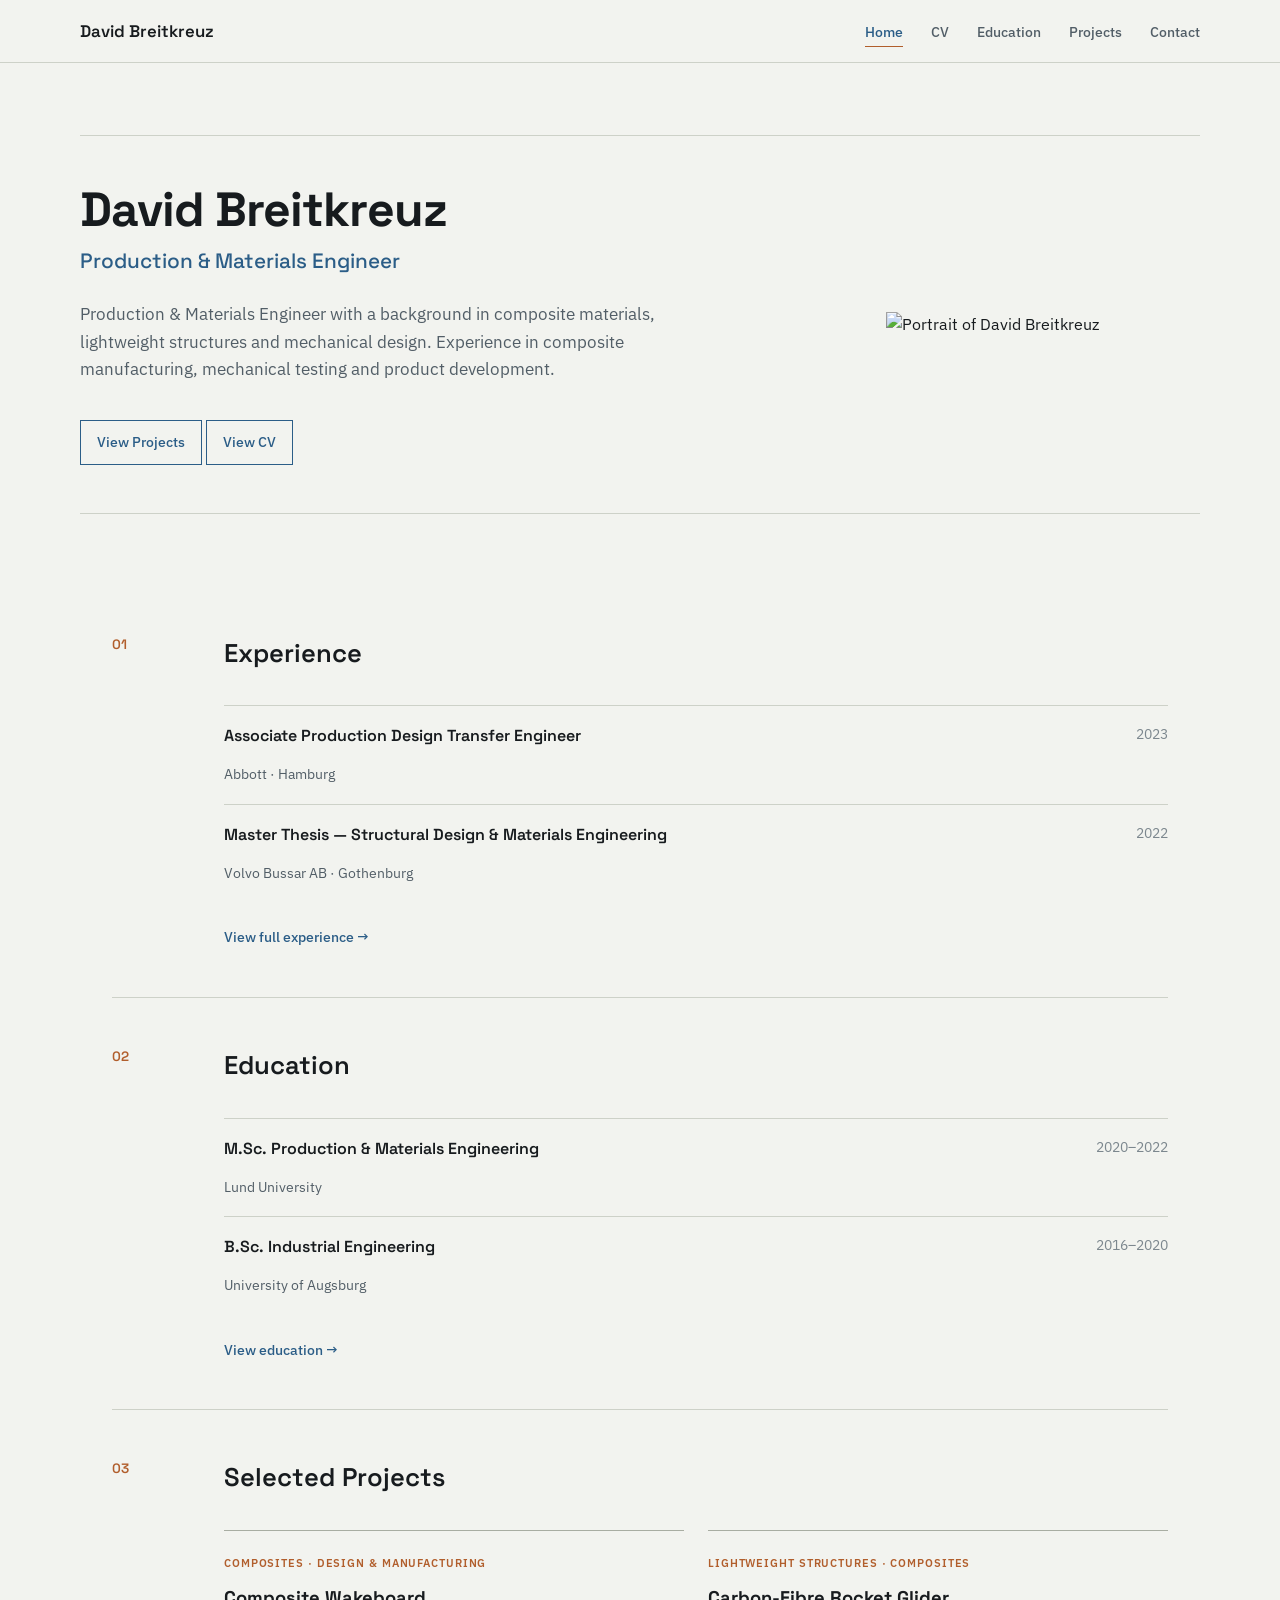
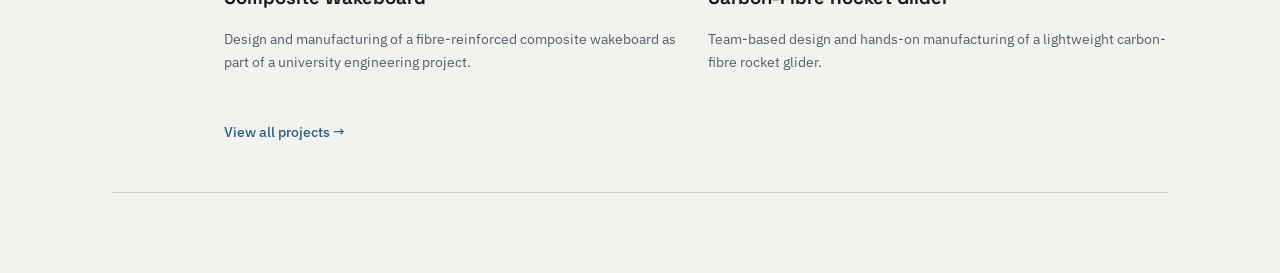
==== index.html @ 086512a9 "Update project case studies" ====
<!DOCTYPE html>
<html lang="en">
<head>
  <meta charset="UTF-8">
  <meta name="viewport" content="width=device-width, initial-scale=1.0">
  <title>David Breitkreuz | Production & Materials Engineer</title>

  <link rel="preconnect" href="https://fonts.googleapis.com">
  <link rel="preconnect" href="https://fonts.gstatic.com" crossorigin>

  <link href="https://fonts.googleapis.com/css2?family=Space+Grotesk:wght@400;500;600;700&family=IBM+Plex+Sans:wght@400;500;600&display=swap" rel="stylesheet">

  <link rel="stylesheet" href="style.css">
</head>
<body>
 <nav class="navbar">
  <div class="nav-container">

    <a href="index.html" class="logo">David Breitkreuz</a>

    <button class="menu-toggle" id="menuToggle" aria-label="Open navigation">☰</button>

    <ul class="nav-links" id="navLinks">
      <li><a href="index.html" class="active">Home</a></li>
      <li><a href="cv.html">CV</a></li>
      <li><a href="education.html">Education</a></li>
      <li><a href="projects.html">Projects</a></li>
      <li><a href="contact.html">Contact</a></li>
    </ul>

  </div>
</nav>

<header class="hero">
  <div class="hero-content">

    <div class="hero-text">
      <h1>David Breitkreuz</h1>

      <h2>Production & Materials Engineer</h2>

      <p>
        Production & Materials Engineer with a background in composite materials,
        lightweight structures and mechanical design. Experience in composite
        manufacturing, mechanical testing and product development.
      </p>

      <a class="button-link" href="projects.html">View Projects</a>
      <a class="button-link" href="cv.html">View CV</a>
    </div>

    <div class="hero-image">
      <img src="images/beispielbild.jpg" alt="Portrait of David Breitkreuz">
    </div>

  </div>
</header>
<main class="home-sections">

  <!-- ===== Experience ===== -->
  <section class="home-section">
    <div class="section-number">01</div>

    <div class="section-content">
      <h2>Experience</h2>

      <div class="home-entry">
        <div>
          <h3>Associate Production Design Transfer Engineer</h3>
          <p class="entry-company">Abbott · Hamburg</p>
        </div>
        <span class="entry-date">2023</span>
      </div>

      <div class="home-entry">
        <div>
          <h3>Master Thesis — Structural Design & Materials Engineering</h3>
          <p class="entry-company">Volvo Bussar AB · Gothenburg</p>
        </div>
        <span class="entry-date">2022</span>
      </div>

      <a class="section-link" href="cv.html">View full experience →</a>
    </div>
  </section>


  <!-- ===== Education ===== -->
  <section class="home-section">
    <div class="section-number">02</div>

    <div class="section-content">
      <h2>Education</h2>

      <div class="home-entry">
        <div>
          <h3>M.Sc. Production & Materials Engineering</h3>
          <p class="entry-company">Lund University</p>
        </div>
        <span class="entry-date">2020–2022</span>
      </div>

      <div class="home-entry">
        <div>
          <h3>B.Sc. Industrial Engineering</h3>
          <p class="entry-company">University of Augsburg</p>
        </div>
        <span class="entry-date">2016–2020</span>
      </div>

      <a class="section-link" href="education.html">View education →</a>
    </div>
  </section>


  <!-- ===== Selected Projects ===== -->
  <section class="home-section">
    <div class="section-number">03</div>

    <div class="section-content">
      <h2>Selected Projects</h2>

      <div class="project-preview-grid">

        <a class="project-preview" href="projects.html">
          <span class="project-type">COMPOSITES · DESIGN & MANUFACTURING</span>
          <h3>Composite Wakeboard</h3>
          <p>
            Design and manufacturing of a fibre-reinforced composite
            wakeboard as part of a university engineering project.
          </p>
        </a>

        <a class="project-preview" href="projects.html">
          <span class="project-type">LIGHTWEIGHT STRUCTURES · COMPOSITES</span>
          <h3>Carbon-Fibre Rocket Glider</h3>
          <p>
            Team-based design and hands-on manufacturing of a lightweight
            carbon-fibre rocket glider.
          </p>
        </a>

      </div>

      <a class="section-link" href="projects.html">View all projects →</a>
    </div>
  </section>

</main>
<script src="script.js"></script>
</body>
</html>
---- style.css ----
/* ===== Design System ===== */

:root {
  --paper: #F2F3EF;
  --paper-raised: #FFFFFF;

  --ink: #171B1E;

  --steel: #525E67;
  --steel-light: #7C878E;

  --line: #CDD1C8;
  --line-strong: #A8ADA2;

  --blue: #2B5D87;
  --blue-dim: #4A7BA3;

  --rust: #B15E2C;

  --max-width: 1120px;
}


/* ===== Allgemein ===== */

* {
  box-sizing: border-box;
}

html {
  scroll-behavior: smooth;
}

body {
  margin: 0;

  background-color: var(--paper);
  color: var(--ink);

  font-family: 'IBM Plex Sans', Arial, sans-serif;

  font-size: 16px;
  line-height: 1.55;
}

img {
  max-width: 100%;
  display: block;
}

h1,
h2,
h3 {
  margin-top: 0;

  font-family: 'Space Grotesk', 'IBM Plex Sans', sans-serif;
  color: var(--ink);
}

p {
  margin-bottom: 0;
}

a {
  color: var(--blue);
}


/* ===== Navigation ===== */

.navbar {
  background-color: var(--paper);
  border-bottom: 1px solid var(--line);

  padding: 18px 32px;

  position: sticky;
  top: 0;
  z-index: 100;
}

.nav-container {
  max-width: var(--max-width);
  margin: 0 auto;

  display: flex;
  align-items: center;
  justify-content: space-between;

  gap: 40px;
}

.logo {
  color: var(--ink);
  text-decoration: none;

  font-family: 'Space Grotesk', sans-serif;
  font-weight: 600;
  font-size: 1.05rem;

  white-space: nowrap;
}

.nav-links {
  margin: 0;
  padding: 0;

  list-style: none;

  display: flex;
  align-items: center;
  gap: 28px;
}

.nav-links a {
  color: var(--steel);
  text-decoration: none;

  font-size: 0.9rem;
  font-weight: 500;

  padding-bottom: 5px;

  border-bottom: 1px solid transparent;

  transition:
    color 0.2s ease,
    border-color 0.2s ease;
}

.nav-links a:hover {
  color: var(--blue);
  border-bottom-color: var(--line-strong);
}

.nav-links a.active {
  color: var(--blue);
  border-bottom-color: var(--rust);
}

.menu-toggle {
  display: none;

  background-color: transparent;
  color: var(--ink);

  border: 1px solid var(--line-strong);
  padding: 7px 10px;

  cursor: pointer;

  font-size: 1.1rem;
  line-height: 1;
}


/* ===== Startseite / Hero ===== */

.hero {
  padding: 72px 32px;
}

.hero-content {
  max-width: var(--max-width);
  margin: 0 auto;

  display: grid;
  grid-template-columns: 1.4fr 0.6fr;
  align-items: center;

  gap: 72px;

  padding: 48px 0;

  border-top: 1px solid var(--line);
  border-bottom: 1px solid var(--line);
}

.hero-text h1 {
  font-size: 3rem;
  line-height: 1.1;
  letter-spacing: -0.02em;

  margin-bottom: 8px;
}

.hero-text h2 {
  color: var(--blue);

  font-size: 1.3rem;
  font-weight: 500;

  margin-bottom: 24px;
}

.hero-text p {
  max-width: 60ch;

  color: var(--steel);

  font-size: 1.05rem;
  line-height: 1.65;

  margin-bottom: 28px;
}

.hero-image img {
  width: 100%;

  object-fit: cover;

  border-radius: 0;
}


/* ===== Home Sections ===== */

.home-sections {
  max-width: var(--max-width);
  margin: 0 auto;
  padding: 0 32px 80px;
}

.home-section {
  display: grid;
  grid-template-columns: 80px 1fr;
  gap: 32px;

  padding: 48px 0;

  border-bottom: 1px solid var(--line);
}

.section-number {
  color: var(--rust);

  font-family: 'Space Grotesk', sans-serif;
  font-size: 0.85rem;
  font-weight: 600;
}

.section-content h2 {
  margin-bottom: 32px;

  font-size: 1.6rem;
  font-weight: 600;
}


/* ===== Experience & Education Entries ===== */

.home-entry {
  display: grid;
  grid-template-columns: 1fr auto;
  gap: 24px;

  padding: 18px 0;

  border-top: 1px solid var(--line);
}

.home-entry h3 {
  margin-bottom: 4px;

  font-size: 1rem;
  font-weight: 600;
}

.entry-company {
  color: var(--steel);

  font-size: 0.9rem;
}

.entry-date {
  color: var(--steel-light);

  font-size: 0.85rem;
  white-space: nowrap;
}


/* ===== Section Links ===== */

.section-link {
  display: inline-block;

  margin-top: 24px;

  color: var(--blue);

  text-decoration: none;

  font-size: 0.9rem;
  font-weight: 500;
}

.section-link:hover {
  text-decoration: underline;
}


/* ===== Project Preview ===== */

.project-preview-grid {
  display: grid;
  grid-template-columns: repeat(2, 1fr);

  gap: 24px;
}

.project-preview {
  padding: 24px 0;

  color: var(--ink);

  border-top: 1px solid var(--line-strong);

  text-decoration: none;
}

.project-preview:hover h3 {
  color: var(--blue);
}

.project-type {
  display: block;

  margin-bottom: 12px;

  color: var(--rust);

  font-size: 0.7rem;
  font-weight: 600;
  letter-spacing: 0.08em;
}

.project-preview h3 {
  margin-bottom: 10px;

  font-size: 1.15rem;

  transition: color 0.2s ease;
}

.project-preview p {
  color: var(--steel);

  font-size: 0.9rem;
  line-height: 1.6;
}


/* ===== Buttons und Links ===== */

.button-link,
button {
  display: inline-block;

  margin-top: 8px;
  padding: 10px 16px;

  background-color: transparent;
  color: var(--blue);

  border: 1px solid var(--blue);
  border-radius: 0;

  text-decoration: none;

  cursor: pointer;

  font-family: 'IBM Plex Sans', sans-serif;
  font-size: 0.9rem;
  font-weight: 500;

  transition:
    background-color 0.2s ease,
    color 0.2s ease;
}

.button-link:hover,
button:hover {
  background-color: var(--blue);
  color: white;

  text-decoration: none;
}


/* ===== Footer ===== */

footer {
  text-align: center;
  padding: 24px 20px;
  color: #666;
}


.image-gallery {
  display: grid;
  grid-template-columns: repeat(3, 1fr);
  gap: 16px;
  margin-top: 20px;
}

.image-gallery img {
  width: 100%;
  border-radius: 10px;
}


/* ===== Image Gallery ===== */

.image-gallery {
  display: grid;
  grid-template-columns: repeat(3, 1fr);
  gap: 16px;
  margin: 20px 0 30px;
}

.image-gallery img {
  width: 100%;
  border-radius: 10px;
  transition: transform 0.2s ease;
}

.image-gallery img:hover {
  transform: scale(1.03);
}


/* ===== Project detail page ===== */

.project-hero-image {
  width: 100%;
  border-radius: 14px;
  margin: 20px 0 24px;
}

.project-info {
  display: grid;
  grid-template-columns: repeat(3, 1fr);
  gap: 16px;
  margin: 28px 0;
}


/* ===== Lightbox,  ===== */

.lightbox {
  position: fixed;
  top: 0;
  left: 0;
  width: 100%;
  height: 100%;
  background-color: rgba(0, 0, 0, 0.9);

  display: none;
  justify-content: center;
  align-items: center;

  z-index: 1000;
}

.lightbox img {
  max-width: 800px;
  max-height: 80vh;
  width: auto;
  height: auto;
}

.image-gallery img {
  cursor: pointer;
}

.lightbox-content {
  text-align: center;
  color: white;
}

#lightbox-caption {
  margin-top: 12px;
  font-size: 1rem;
  max-width: 600px;
}


/* ==================================================
   PROJECTS PAGE
   ================================================== */


/* ===== Projects Header ===== */

.projects-header {
  padding: 70px 32px 0;
}

.projects-header-inner {
  max-width: var(--max-width);

  margin: 0 auto;

  padding: 0 0 42px;

  border-bottom: 1px solid var(--line);
}

.projects-label {
  display: block;

  margin-bottom: 12px;

  color: var(--rust);

  font-family: 'Space Grotesk', sans-serif;
  font-size: 0.78rem;
  font-weight: 600;

  letter-spacing: 0.08em;
  text-transform: uppercase;
}

.projects-header h1 {
  margin: 0 0 14px;

  font-size: 2.7rem;
  font-weight: 600;

  line-height: 1.1;
  letter-spacing: -0.025em;
}

.projects-header p {
  max-width: 720px;

  margin: 0;

  color: var(--steel);

  font-size: 1.05rem;
  line-height: 1.65;
}


/* ===== Projects Overview ===== */

.projects-overview {
  max-width: var(--max-width);

  margin: 0 auto;

  padding: 0 32px 80px;
}


/* ===== Individual Project ===== */

.project-row {
  display: grid;

  grid-template-columns:
    minmax(0, 1fr)
    minmax(0, 1fr);

  gap: 64px;

  align-items: center;

  padding: 48px 0;

  border-bottom: 1px solid var(--line);
}


/* ===== Project Image ===== */

.project-row-image {
  display: block;

  width: 100%;

  overflow: hidden;

  text-decoration: none;
}

.project-row-image img {
  display: block;

  width: 100%;
  height: 270px;

  object-fit: cover;

  transition:
    transform 0.3s ease,
    opacity 0.3s ease;
}

.project-row-image:hover img {
  transform: scale(1.015);

  opacity: 0.94;
}


/* ===== Project Text ===== */

.project-row-content {
  max-width: 500px;
}

.project-row-number {
  display: block;

  margin-bottom: 5px;

  color: var(--rust);

  font-family: 'Space Grotesk', sans-serif;
  font-size: 0.95rem;
  font-weight: 600;
}

.project-row-category {
  display: block;

  margin-bottom: 10px;

  color: var(--steel-light);

  font-size: 0.76rem;
  font-weight: 600;

  letter-spacing: 0.06em;
}

.project-row-content h2 {
  margin: 0 0 12px;

  font-size: 1.55rem;
  font-weight: 600;

  line-height: 1.25;
}

.project-row-content p {
  max-width: 48ch;

  margin: 0 0 20px;

  color: var(--steel);

  font-size: 0.95rem;
  line-height: 1.65;
}


/* ===== View Project Link ===== */

.project-row-link {
  display: inline-block;

  color: var(--rust);

  font-size: 0.9rem;
  font-weight: 500;

  text-decoration: underline;
  text-decoration-thickness: 1px;
  text-underline-offset: 4px;

  transition: opacity 0.2s ease;
}

.project-row-link:hover {
  color: var(--rust);

  opacity: 0.7;
}


/* ===== Projects Footer ===== */

.site-footer {
  max-width: var(--max-width);

  margin: 0 auto;

  padding: 0 32px 48px;

  color: var(--steel-light);

  font-size: 0.8rem;
}

.site-footer-inner {
  padding-top: 24px;

  border-top: 1px solid var(--line);
}


/* ==================================================
   EDUCATION PAGE
   ================================================== */


/* ===== Education Header ===== */

.education-header {
  padding: 70px 32px 0;
}

.education-header-inner {
  max-width: var(--max-width);

  margin: 0 auto;

  padding-bottom: 42px;

  border-bottom: 1px solid var(--line);
}

.education-page-label {
  display: block;

  margin-bottom: 12px;

  color: var(--rust);

  font-family: 'Space Grotesk', sans-serif;
  font-size: 0.78rem;
  font-weight: 600;

  letter-spacing: 0.08em;
  text-transform: uppercase;
}

.education-header h1 {
  margin: 0 0 14px;

  font-size: 2.7rem;
  font-weight: 600;

  line-height: 1.1;
  letter-spacing: -0.025em;
}

.education-header p {
  max-width: 720px;

  margin: 0;

  color: var(--steel);

  font-size: 1.05rem;
  line-height: 1.65;
}


/* ===== Education Map Section ===== */

.education-map-section {
  max-width: var(--max-width);

  margin: 0 auto;

  padding: 48px 32px 64px;

  border-bottom: 1px solid var(--line);
}

.education-map-heading,
.education-group-heading {
  display: grid;

  grid-template-columns: 80px 1fr;

  gap: 32px;

  margin-bottom: 40px;
}

.education-section-number {
  color: var(--rust);

  font-family: 'Space Grotesk', sans-serif;
  font-size: 0.85rem;
  font-weight: 600;
}

.education-map-heading h2,
.education-group-heading h2 {
  margin: 0 0 6px;

  font-size: 1.55rem;
  font-weight: 600;
}

.education-map-heading p,
.education-group-heading p {
  max-width: 620px;

  margin: 0;

  color: var(--steel);

  font-size: 0.95rem;
  line-height: 1.6;
}


/* ==================================================
   WORLD MAP
   ================================================== */

.education-world-map {
  position: relative;

  width: 100%;
  max-width: 1000px;

  margin: 0 auto;

  padding: 20px 0 0;
}


/* ===== Accurate Geographic SVG ===== */

.education-world-map-image {
  display: block;

  width: 100%;
  height: auto;

  opacity: 0.75;

  user-select: none;
  pointer-events: none;
}


/* ==================================================
   WORLD MAP MARKERS
   ================================================== */

.education-map-marker {
  position: absolute;

  width: 0;
  height: 0;

  z-index: 2;
}


/* ===== Location Dot ===== */

.education-map-dot {
  position: absolute;

  left: -5px;
  top: -5px;

  width: 10px;
  height: 10px;

  background-color: var(--rust);

  border: 2px solid var(--paper);
  border-radius: 50%;

  box-shadow: 0 0 0 1px var(--rust);

  z-index: 3;
}


/* ===== Leader Line ===== */

.education-map-line {
  position: absolute;

  left: 0;
  top: 0;

  height: 1px;

  background-color: var(--rust);

  transform-origin: left center;

  z-index: 1;
}


/* ===== Map Labels ===== */

.education-map-label {
  position: absolute;

  width: 165px;

  line-height: 1.25;

  z-index: 4;
}

.education-map-label strong {
  display: block;

  color: var(--ink);

  font-family: 'Space Grotesk', sans-serif;
  font-size: 0.84rem;
  font-weight: 600;

  white-space: nowrap;
}

.education-map-label span {
  display: block;

  margin-top: 3px;

  color: var(--steel-light);

  font-family: 'IBM Plex Sans', sans-serif;
  font-size: 0.7rem;

  white-space: nowrap;
}


/* ==================================================
   EXACT MAP LOCATIONS
   Matched to world-map.svg
   ================================================== */


/* ===== Kelowna, Canada ===== */

.marker-kelowna {
  left: 17.3%;
  top: 22.8%;
}

.marker-kelowna .education-map-line {
  width: 42px;

  transform: rotate(-145deg);
}

.marker-kelowna .education-map-label {
  right: 52px;
  top: -43px;

  text-align: right;
}


/* ===== Lund, Sweden ===== */

.marker-lund {
  left: 53.7%;
  top: 19.6%;
}

.marker-lund .education-map-line {
  width: 52px;

  transform: rotate(-55deg);
}

.marker-lund .education-map-label {
  left: 37px;
  top: -72px;
}


/* ===== Großhansdorf, Germany ===== */

.marker-grosshansdorf {
  left: 52.9%;
  top: 20.7%;
}

.marker-grosshansdorf .education-map-line {
  width: 62px;

  transform: rotate(3deg);
}

.marker-grosshansdorf .education-map-label {
  left: 72px;
  top: -11px;
}


/* ===== Augsburg, Germany ===== */

.marker-augsburg {
  left: 53.1%;
  top: 23.1%;
}

.marker-augsburg .education-map-line {
  width: 55px;

  transform: rotate(38deg);
}

.marker-augsburg .education-map-label {
  left: 50px;
  top: 35px;
}


/* ===== Johannesburg, South Africa ===== */

.marker-johannesburg {
  left: 57.8%;
  top: 64.6%;
}

.marker-johannesburg .education-map-line {
  width: 48px;

  transform: rotate(30deg);
}

.marker-johannesburg .education-map-label {
  left: 48px;
  top: 30px;
}


/* ===== Education Overview ===== */

.education-overview {
  max-width: var(--max-width);

  margin: 0 auto;

  padding: 64px 32px 80px;
}


/* ===== Education Group Heading ===== */

.education-group-heading {
  padding-bottom: 36px;

  margin-bottom: 0;

  border-bottom: 1px solid var(--line);
}

.education-earlier-heading {
  margin-top: 72px;
}


/* ===== Education Row ===== */

.education-row {
  display: grid;

  grid-template-columns: 160px 1fr;

  gap: 48px;

  padding: 44px 0;

  border-bottom: 1px solid var(--line);
}

.education-row-meta {
  display: flex;
  flex-direction: column;

  gap: 8px;
}

.education-degree-number {
  color: var(--rust);

  font-family: 'Space Grotesk', sans-serif;
  font-size: 0.9rem;
  font-weight: 600;
}

.education-date {
  color: var(--steel-light);

  font-size: 0.85rem;
}

.education-row-content {
  max-width: 720px;
}

.education-type {
  display: block;

  margin-bottom: 8px;

  color: var(--steel-light);

  font-size: 0.74rem;
  font-weight: 600;

  letter-spacing: 0.07em;
}

.education-row-content h2 {
  margin: 0 0 5px;

  font-size: 1.45rem;
  font-weight: 600;

  line-height: 1.25;
}

.education-place {
  margin: 0 0 20px !important;

  color: var(--blue) !important;

  font-size: 0.92rem !important;
  font-weight: 500;
}

.education-row-content > p {
  max-width: 620px;

  margin: 0;

  color: var(--steel);

  font-size: 0.95rem;
  line-height: 1.65;
}


/* ===== Thesis Highlight ===== */

.education-highlight {
  max-width: 620px;

  margin-top: 26px;
  padding-top: 18px;

  border-top: 1px solid var(--line);
}

.education-highlight span {
  display: block;

  margin-bottom: 6px;

  color: var(--rust);

  font-size: 0.72rem;
  font-weight: 600;

  letter-spacing: 0.07em;
}

.education-highlight p {
  margin: 0;

  color: var(--steel);

  font-size: 0.9rem;
  line-height: 1.6;
}


/* ===== Smaller Earlier Education Rows ===== */

.education-row-small {
  padding-top: 34px;
  padding-bottom: 34px;
}

.education-row-small .education-row-content h2 {
  font-size: 1.25rem;
}


/* ===== Responsive ===== */

@media (max-width: 768px) {
  .nav-container {
    display: grid;
    grid-template-columns: 1fr auto;
  }

  .menu-toggle {
    display: inline-block;
  }

  .nav-links {
    grid-column: 1 / -1;

    display: flex;
    flex-direction: column;
    align-items: center;

    width: 100%;

    gap: 16px;
    margin-top: 0;

    max-height: 0;
    opacity: 0;
    overflow: hidden;

    transition:
      max-height 0.3s ease,
      opacity 0.3s ease;
  }

  .nav-links.show {
    max-height: 300px;
    opacity: 1;
  }

  .hero {
    padding: 40px 22px;
  }

  .hero-content {
    grid-template-columns: 1fr;
    gap: 36px;
    padding: 36px 0;
    text-align: left;
  }

  .hero-text h1 {
    font-size: 2.3rem;
  }

  .page-content {
    margin: 24px 16px;
    padding: 24px;
  }

  .projects-grid {
    grid-template-columns: 1fr;
  }

  .project-info {
    grid-template-columns: 1fr;
  }

  .image-gallery {
    grid-template-columns: 1fr;
  }

  .lightbox {
    padding: 12px;
  }

  .lightbox img {
    max-width: 95vw;
    max-height: 65vh;
  }

  #lightbox-caption {
    font-size: 0.9rem;
    padding: 0 10px;
  }

  .home-sections {
    padding: 0 22px 60px;
  }

  .home-section {
    grid-template-columns: 1fr;
    gap: 12px;

    padding: 40px 0;
  }

  .section-content h2 {
    margin-bottom: 24px;
  }

  .home-entry {
    grid-template-columns: 1fr;
    gap: 6px;
  }

  .project-preview-grid {
    grid-template-columns: 1fr;
    gap: 8px;
  }


  /* ===== Projects Mobile ===== */

  .projects-header {
    padding: 44px 22px 0;
  }

  .projects-header-inner {
    padding-bottom: 32px;
  }

  .projects-header h1 {
    font-size: 2.2rem;
  }

  .projects-header p {
    font-size: 1rem;
  }

  .projects-overview {
    padding: 0 22px 60px;
  }

  .project-row {
    grid-template-columns: 1fr;

    gap: 24px;

    padding: 36px 0;
  }

  .project-row-image img {
    height: 230px;
  }

  .project-row-content {
    max-width: none;
  }

  .project-row-content h2 {
    font-size: 1.35rem;
  }

  .site-footer {
    padding: 0 22px 36px;
  }


  /* ===== Education Mobile ===== */

  .education-header {
    padding: 44px 22px 0;
  }

  .education-header-inner {
    padding-bottom: 32px;
  }

  .education-header h1 {
    font-size: 2.2rem;
  }

  .education-header p {
    font-size: 1rem;
  }

  .education-map-section {
    padding: 40px 22px 48px;
  }

  .education-map-heading,
  .education-group-heading {
    grid-template-columns: 1fr;

    gap: 10px;

    margin-bottom: 30px;
  }


  /* ===== New SVG Map Mobile ===== */

  .education-world-map {
    min-width: 700px;

    margin-left: 0;
  }

  .education-map-section {
    overflow-x: auto;
  }


  .education-overview {
    padding: 48px 22px 60px;
  }

  .education-group-heading {
    padding-bottom: 28px;

    margin-bottom: 0;
  }

  .education-earlier-heading {
    margin-top: 56px;
  }

  .education-row {
    grid-template-columns: 1fr;

    gap: 16px;

    padding: 36px 0;
  }

  .education-row-meta {
    flex-direction: row;
    justify-content: space-between;
  }

  .education-row-content h2 {
    font-size: 1.3rem;
  }

  .education-row-small {
    padding: 30px 0;
  }
}
/* ===== CONTACT PAGE ===== */

.contact-header {
  padding: 70px 32px 0;
}

.contact-header-inner {
  max-width: var(--max-width);
  margin: 0 auto;
  padding-bottom: 42px;
  border-bottom: 1px solid var(--line);
}

.contact-page-label {
  display: block;
  margin-bottom: 12px;
  color: var(--rust);
  font-family: 'Space Grotesk', sans-serif;
  font-size: 0.78rem;
  font-weight: 600;
  letter-spacing: 0.08em;
  text-transform: uppercase;
}

.contact-header h1 {
  margin: 0 0 14px;
  font-size: 2.7rem;
  font-weight: 600;
  line-height: 1.1;
  letter-spacing: -0.025em;
}

.contact-header p {
  max-width: 720px;
  margin: 0;
  color: var(--steel);
  font-size: 1.05rem;
  line-height: 1.65;
}


/* ===== Contact Form ===== */

.contact-overview {
  max-width: var(--max-width);
  margin: 0 auto;
  padding: 0 32px 80px;
}

.contact-form {
  margin: 0;
}

.contact-row {
  display: grid;
  grid-template-columns: 160px 1fr;
  gap: 48px;
  padding: 38px 0;
  border-bottom: 1px solid var(--line);
}

.contact-row-meta {
  padding-top: 3px;
}

.contact-number {
  color: var(--rust);
  font-family: 'Space Grotesk', sans-serif;
  font-size: 0.9rem;
  font-weight: 600;
}


/* ===== Form Fields ===== */

.contact-field {
  max-width: 720px;
}

.contact-field label {
  display: block;
  margin-bottom: 12px;
  color: var(--steel-light);
  font-size: 0.74rem;
  font-weight: 600;
  letter-spacing: 0.07em;
  text-transform: uppercase;
}

.contact-field input,
.contact-field textarea {
  display: block;
  width: 100%;
  margin: 0;
  padding: 8px 0 12px;

  background: transparent;
  color: var(--ink);

  border: 0;
  border-bottom: 1px solid var(--line-strong);
  border-radius: 0;
  outline: none;

  font-family: 'IBM Plex Sans', sans-serif;
  font-size: 1rem;
  line-height: 1.5;

  transition: border-color 0.2s ease;
}

.contact-field input::placeholder,
.contact-field textarea::placeholder {
  color: var(--steel-light);
  opacity: 0.75;
}

.contact-field input:focus,
.contact-field textarea:focus {
  border-bottom-color: var(--blue);
}

.contact-field textarea {
  min-height: 150px;
  resize: vertical;
}


/* ===== Submit ===== */

.contact-submit-row {
  display: grid;
  grid-template-columns: 160px 1fr;
  gap: 48px;
  padding: 30px 0 54px;
}

.contact-submit {
  justify-self: start;

  margin: 0;
  padding: 0 0 5px;

  background: transparent;
  color: var(--rust);

  border: 0;
  border-bottom: 1px solid var(--rust);
  border-radius: 0;

  font-family: 'IBM Plex Sans', sans-serif;
  font-size: 0.9rem;
  font-weight: 500;

  cursor: pointer;

  transition: opacity 0.2s ease;
}

.contact-submit:hover {
  background: transparent;
  color: var(--rust);
  opacity: 0.65;
}


/* ===== Spam Protection ===== */

.contact-honeypot {
  position: absolute !important;
  left: -9999px !important;
  width: 1px !important;
  height: 1px !important;
  opacity: 0 !important;
  pointer-events: none !important;
}


/* ===== Elsewhere ===== */

.contact-elsewhere {
  display: grid;
  grid-template-columns: 160px 1fr;
  gap: 48px;

  padding: 38px 0;
  border-top: 1px solid var(--line);
  border-bottom: 1px solid var(--line);
}

.contact-elsewhere-number span {
  color: var(--rust);
  font-family: 'Space Grotesk', sans-serif;
  font-size: 0.9rem;
  font-weight: 600;
}

.contact-elsewhere-content {
  display: flex;
  flex-direction: column;
  align-items: flex-start;
}

.contact-small-label {
  display: block;
  margin-bottom: 18px;

  color: var(--steel-light);
  font-size: 0.74rem;
  font-weight: 600;
  letter-spacing: 0.07em;
  text-transform: uppercase;
}

.contact-linkedin {
  display: inline-block;
  margin-bottom: 8px;

  color: var(--ink);
  font-family: 'Space Grotesk', sans-serif;
  font-size: 1.1rem;
  font-weight: 500;

  text-decoration: none;
  border-bottom: 1px solid var(--line-strong);

  transition: color 0.2s ease, border-color 0.2s ease;
}

.contact-linkedin:hover {
  color: var(--blue);
  border-bottom-color: var(--blue);
}

.contact-elsewhere-content p {
  margin: 0;
  color: var(--steel);
  font-size: 0.9rem;
}


/* ===== Contact Mobile ===== */

@media (max-width: 768px) {

  .contact-header {
    padding: 44px 22px 0;
  }

  .contact-header-inner {
    padding-bottom: 32px;
  }

  .contact-header h1 {
    font-size: 2.2rem;
  }

  .contact-header p {
    font-size: 1rem;
  }

  .contact-overview {
    padding: 0 22px 60px;
  }

  .contact-row {
    grid-template-columns: 1fr;
    gap: 14px;
    padding: 32px 0;
  }

  .contact-submit-row {
    grid-template-columns: 1fr;
    gap: 0;
    padding: 26px 0 46px;
  }

  .contact-submit-row > div:first-child {
    display: none;
  }

  .contact-elsewhere {
    grid-template-columns: 1fr;
    gap: 14px;
    padding: 32px 0;
  }

}
/* =========================================================
   PROJECT CASE STUDY
========================================================= */

.case-study {
  max-width: var(--max-width);
  margin: 0 auto;
  padding: 70px 32px 80px;
}


/* ===== Header ===== */

.case-study-header {
  padding-bottom: 42px;
  border-bottom: 1px solid var(--line);
}

.case-study-eyebrow {
  display: block;
  margin-bottom: 14px;

  color: var(--blue);
  font-family: 'Space Grotesk', sans-serif;
  font-size: 0.78rem;
  font-weight: 600;
  letter-spacing: 0.03em;
}

.case-study-header h1 {
  max-width: 900px;
  margin: 0 0 24px;

  font-size: 2.7rem;
  font-weight: 600;
  line-height: 1.12;
  letter-spacing: -0.025em;
}

.case-study-lead {
  max-width: 760px;
  margin: 0;

  color: var(--steel);
  font-size: 1.05rem;
  line-height: 1.7;
}


/* ===== Project Information ===== */

.case-study-meta {
  display: grid;
  grid-template-columns: 1.4fr 1fr;
  gap: 24px 64px;

  margin-top: 36px;
  padding: 26px 0;

  border-top: 1px solid var(--line);
  border-bottom: 1px solid var(--line);
}

.case-study-meta-item {
  display: flex;
  flex-direction: column;
  gap: 5px;
}

.case-study-meta-item span {
  color: var(--steel-light);
  font-size: 0.72rem;
}

.case-study-meta-item strong {
  color: var(--ink);
  font-size: 0.88rem;
  font-weight: 500;
  line-height: 1.45;
}


/* ===== Technical Tags ===== */

.case-study-tags {
  display: flex;
  flex-wrap: wrap;
  gap: 8px 0;

  padding-top: 24px;
}

.case-study-tags span {
  color: var(--steel);
  font-size: 0.8rem;
}

.case-study-tags span:not(:last-child)::after {
  content: "·";
  margin: 0 10px;
  color: var(--line-strong);
}


/* ===== Figures ===== */

.case-study-hero,
.case-study-wide-figure {
  margin: 48px 0 0;
}

.case-study-hero img,
.case-study-wide-figure img {
  width: 100%;
  height: auto;
  display: block;
}

.case-study figure {
  margin-left: 0;
  margin-right: 0;
}

.case-study figcaption {
  margin-top: 8px;

  color: var(--steel-light);
  font-size: 0.72rem;
  line-height: 1.45;
}


/* ===== Main Sections ===== */

.case-study-section {
  display: grid;
  grid-template-columns: 160px minmax(0, 1fr);
  gap: 48px;

  padding: 56px 0;

  border-bottom: 1px solid var(--line);
}

.case-study-section-heading {
  display: flex;
  flex-direction: column;
  gap: 8px;
}

.case-study-section-heading span {
  color: var(--rust);
  font-family: 'Space Grotesk', sans-serif;
  font-size: 0.85rem;
  font-weight: 600;
}

.case-study-section-heading h2 {
  margin: 0;

  font-size: 1.4rem;
  font-weight: 600;
  line-height: 1.25;
}


/* ===== Normal Text ===== */

.case-study-text {
  max-width: 720px;
}

.case-study-text p {
  margin: 0 0 18px;

  color: var(--steel);
  font-size: 0.95rem;
  line-height: 1.7;
}

.case-study-text p:last-child {
  margin-bottom: 0;
}


/* ===== Approach ===== */

.case-study-steps {
  max-width: 760px;
}

.case-study-step {
  display: grid;
  grid-template-columns: 30px 1fr;
  gap: 20px;

  padding: 0 0 28px;
  margin-bottom: 28px;

  border-bottom: 1px solid var(--line);
}

.case-study-step:last-child {
  margin-bottom: 0;
  padding-bottom: 0;
  border-bottom: 0;
}

.case-study-step-number {
  display: flex;
  align-items: center;
  justify-content: center;

  width: 28px;
  height: 28px;

  color: var(--rust);

  border: 1px solid var(--rust);

  font-family: 'Space Grotesk', sans-serif;
  font-size: 0.75rem;
  font-weight: 500;
}

.case-study-step h3 {
  margin: 1px 0 8px;

  font-size: 1rem;
  font-weight: 600;
  line-height: 1.4;
}

.case-study-step p {
  max-width: 650px;
  margin: 0;

  color: var(--steel);
  font-size: 0.92rem;
  line-height: 1.65;
}


/* ===== Concepts ===== */

.case-study-concepts {
  max-width: 760px;
}

.case-study-concept {
  padding: 0 0 22px;
  margin-bottom: 22px;

  border-bottom: 1px solid var(--line);
}

.case-study-concept:last-child {
  margin-bottom: 0;
}

.case-study-concept h3 {
  margin: 0 0 7px;

  font-size: 1rem;
  font-weight: 600;
}

.case-study-concept p {
  max-width: 650px;
  margin: 0;

  color: var(--steel);
  font-size: 0.92rem;
  line-height: 1.65;
}


/* ===== Concept Image Grid ===== */

.case-study-image-grid {
  grid-column: 1 / -1;

  display: grid;
  grid-template-columns: repeat(3, 1fr);
  gap: 18px;

  margin-top: 40px;
}

.case-study-image-grid figure {
  margin: 0;
}

.case-study-image-grid img {
  width: 100%;
  aspect-ratio: 4 / 3;
  object-fit: cover;
}


/* ===== Comparison Table ===== */

.case-study-table-wrap {
  grid-column: 1 / -1;

  width: 100%;
  margin-top: 34px;

  overflow-x: auto;
}

.case-study-table {
  width: 100%;
  border-collapse: collapse;

  font-size: 0.88rem;
}

.case-study-table th,
.case-study-table td {
  padding: 14px 16px;

  text-align: left;
  vertical-align: top;

  border-bottom: 1px solid var(--line);
}

.case-study-table th {
  color: var(--steel-light);
  font-size: 0.75rem;
  font-weight: 500;
}

.case-study-table th:first-child,
.case-study-table td:first-child {
  padding-left: 0;
  width: 30%;
}

.case-study-table td {
  color: var(--ink);
}

.case-study-best {
  color: var(--rust) !important;
  font-weight: 600;
}


/* ===== Wide Technical Figure ===== */

.case-study-section .case-study-wide-figure {
  grid-column: 1 / -1;

  width: 100%;
  margin-top: 42px;
}


/* ===== Findings / Result ===== */

.case-study-findings {
  max-width: 760px;
}

.case-study-finding {
  position: relative;

  padding: 0 0 22px 28px;
  margin-bottom: 22px;

  border-bottom: 1px solid var(--line);
}

.case-study-finding:last-child {
  margin-bottom: 0;
  padding-bottom: 0;
  border-bottom: 0;
}

.case-study-finding::before {
  content: "—";

  position: absolute;
  left: 0;
  top: 0;

  color: var(--rust);
}

.case-study-finding p {
  margin: 0;

  color: var(--ink);
  font-size: 0.92rem;
  line-height: 1.65;
}

.case-study-finding strong {
  font-weight: 600;
}


/* ===== Skills ===== */

.case-study-skills {
  padding: 48px 0;
  border-bottom: 1px solid var(--line);
}

.case-study-skills-label {
  display: block;

  margin-bottom: 20px;

  font-family: 'Space Grotesk', sans-serif;
  font-size: 1.25rem;
  font-weight: 600;
}

.case-study-skills-list {
  display: flex;
  flex-wrap: wrap;
  gap: 10px 0;
}

.case-study-skills-list span {
  color: var(--steel);
  font-size: 0.82rem;
}

.case-study-skills-list span:not(:last-child)::after {
  content: "·";
  margin: 0 12px;
  color: var(--line-strong);
}


/* ===== Project Navigation ===== */

.case-study-navigation {
  display: flex;
  align-items: center;
  justify-content: space-between;

  padding-top: 34px;
}

.case-study-navigation a {
  color: var(--blue);

  font-size: 0.88rem;
  font-weight: 500;

  text-decoration: none;

  border-bottom: 1px solid transparent;

  transition:
    color 0.2s ease,
    border-color 0.2s ease;
}

.case-study-navigation a:hover {
  color: var(--rust);
  border-bottom-color: var(--rust);
}


/* =========================================================
   PROJECT CASE STUDY — MOBILE
========================================================= */

@media (max-width: 768px) {

  .case-study {
    padding: 44px 22px 60px;
  }

  .case-study-header {
    padding-bottom: 34px;
  }

  .case-study-header h1 {
    font-size: 2.15rem;
  }

  .case-study-lead {
    font-size: 1rem;
  }

  .case-study-meta {
    grid-template-columns: 1fr;
    gap: 20px;
  }

  .case-study-hero {
    margin-top: 36px;
  }

  .case-study-section {
    grid-template-columns: 1fr;
    gap: 28px;

    padding: 44px 0;
  }

  .case-study-section-heading {
    gap: 5px;
  }

  .case-study-image-grid {
    grid-template-columns: 1fr;
    gap: 28px;

    margin-top: 10px;
  }

  .case-study-table {
    min-width: 720px;
  }

  .case-study-wide-figure {
    margin-top: 30px;
  }

  .case-study-skills {
    padding: 40px 0;
  }

  .case-study-navigation {
    gap: 30px;
  }

}
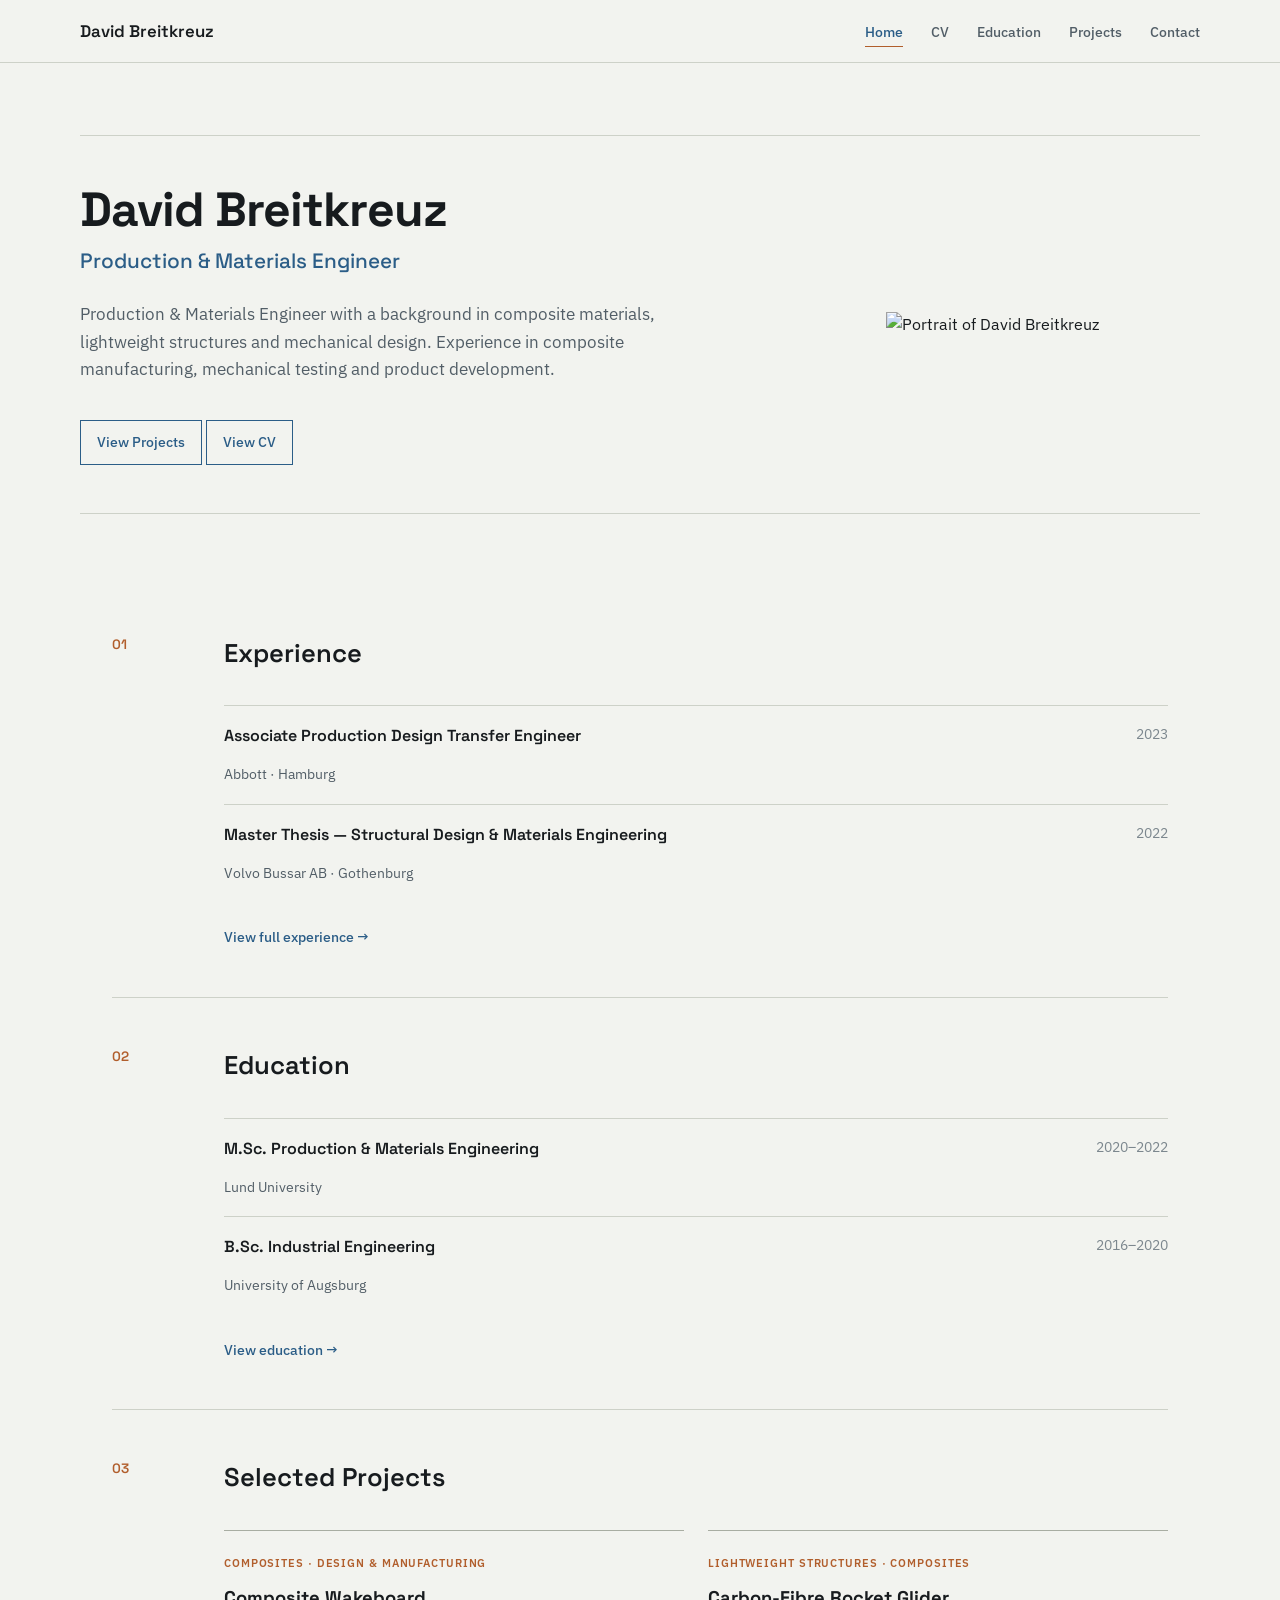
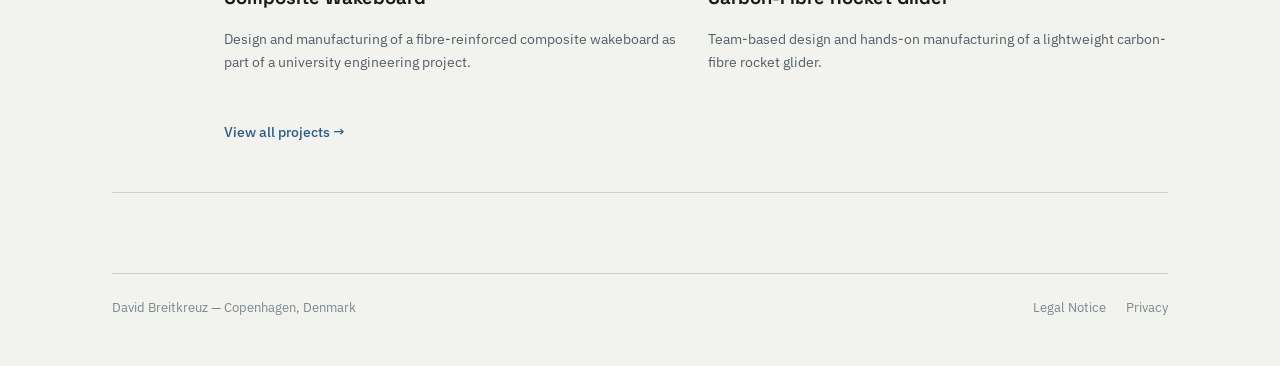
==== commit 16ad4ad6: "Add CV download and privacy updates" ====
--- a/index.html
+++ b/index.html
@@ -3,6 +3,8 @@
 <head>
   <meta charset="UTF-8">
   <meta name="viewport" content="width=device-width, initial-scale=1.0">
+  <meta name="robots" content="noindex, nofollow">
+
   <title>David Breitkreuz | Production & Materials Engineer</title>
 
   <link rel="preconnect" href="https://fonts.googleapis.com">
@@ -147,6 +149,21 @@
   </section>
 
 </main>
+
+<!-- FOOTER -->
+  <footer class="site-footer">
+  <div class="site-footer-inner footer-layout">
+
+    <span>David Breitkreuz — Copenhagen, Denmark</span>
+
+    <div class="footer-links">
+      <a href="legal.html">Legal Notice</a>
+      <a href="privacy.html">Privacy</a>
+    </div>
+
+  </div>
+</footer>
+
 <script src="script.js"></script>
 </body>
 </html>
--- a/style.css
+++ b/style.css
@@ -2253,4 +2253,125 @@
     gap: 30px;
   }
 
+}
+/* =========================================================
+   LEGAL / PRIVACY
+========================================================= */
+
+.legal-page {
+  max-width: var(--max-width);
+  margin: 0 auto;
+  padding: 70px 32px 80px;
+}
+
+.legal-header {
+  padding-bottom: 42px;
+  border-bottom: 1px solid var(--line);
+}
+
+.legal-label {
+  display: block;
+  margin-bottom: 12px;
+  color: var(--rust);
+  font-family: 'Space Grotesk', sans-serif;
+  font-size: 0.78rem;
+  font-weight: 600;
+  letter-spacing: 0.08em;
+  text-transform: uppercase;
+}
+
+.legal-header h1 {
+  margin: 0;
+  font-size: 2.7rem;
+  font-weight: 600;
+  line-height: 1.1;
+  letter-spacing: -0.025em;
+}
+
+.legal-header p {
+  max-width: 720px;
+  margin: 18px 0 0;
+  color: var(--steel);
+  font-size: 1rem;
+  line-height: 1.7;
+}
+
+.legal-content {
+  max-width: 760px;
+  padding-top: 20px;
+}
+
+.legal-section {
+  padding: 30px 0;
+  border-bottom: 1px solid var(--line);
+}
+
+.legal-section h2 {
+  margin: 0 0 12px;
+  font-size: 1rem;
+  font-weight: 600;
+}
+
+.legal-section p {
+  margin: 0 0 12px;
+  color: var(--steel);
+  font-size: 0.92rem;
+  line-height: 1.7;
+}
+
+.legal-section p:last-child {
+  margin-bottom: 0;
+}
+
+.legal-section a {
+  color: var(--blue);
+  text-decoration: none;
+  border-bottom: 1px solid var(--line-strong);
+}
+
+.legal-section a:hover {
+  color: var(--rust);
+  border-bottom-color: var(--rust);
+}
+
+
+/* ===== Footer Links ===== */
+
+.footer-layout {
+  display: flex;
+  justify-content: space-between;
+  align-items: center;
+  gap: 30px;
+}
+
+.footer-links {
+  display: flex;
+  gap: 20px;
+}
+
+.footer-links a {
+  color: var(--steel-light);
+  text-decoration: none;
+}
+
+.footer-links a:hover {
+  color: var(--rust);
+}
+
+
+@media (max-width: 768px) {
+
+  .legal-page {
+    padding: 44px 22px 60px;
+  }
+
+  .legal-header h1 {
+    font-size: 2.15rem;
+  }
+
+  .footer-layout {
+    align-items: flex-start;
+    flex-direction: column;
+    gap: 12px;
+  }
 }
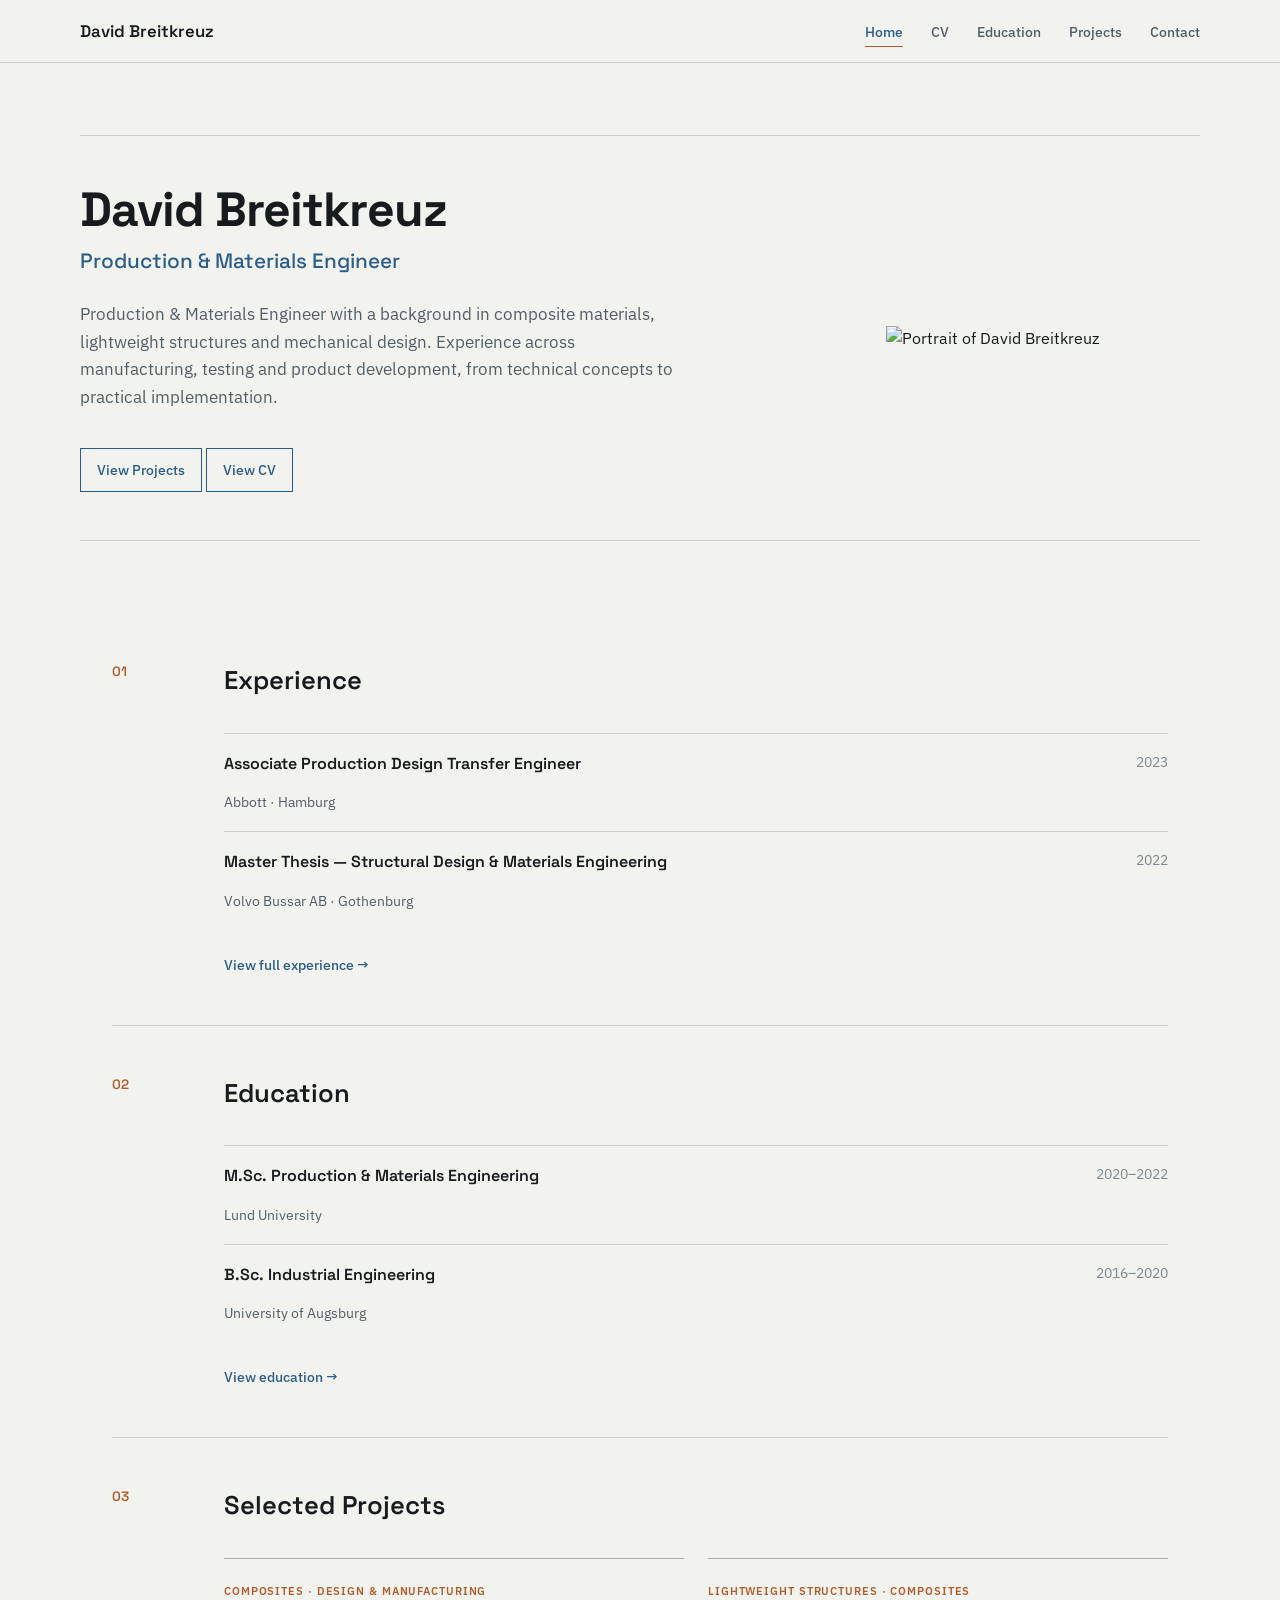
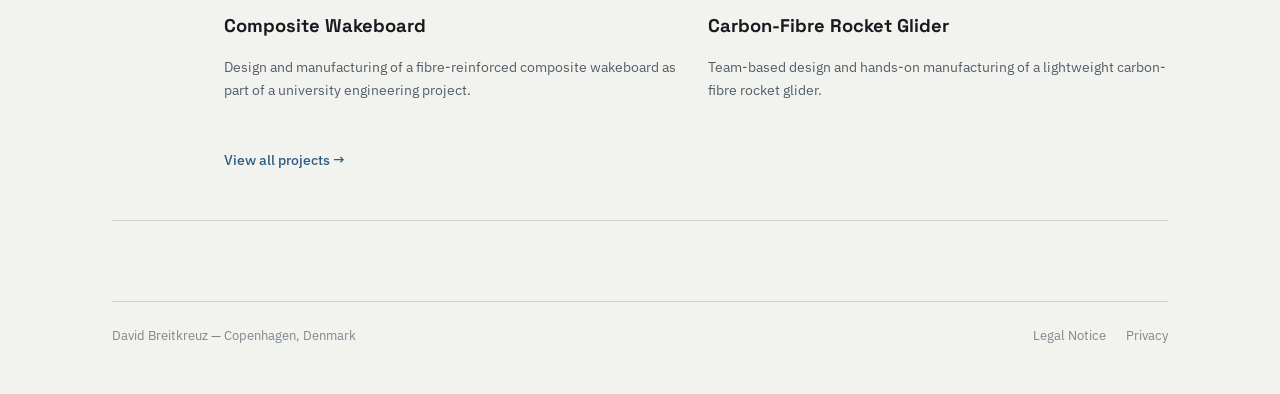
==== commit e19db34c: "neue Daten" ====
--- a/index.html
+++ b/index.html
@@ -42,9 +42,9 @@
       <h2>Production & Materials Engineer</h2>
 
       <p>
-        Production & Materials Engineer with a background in composite materials,
-        lightweight structures and mechanical design. Experience in composite
-        manufacturing, mechanical testing and product development.
+        Production & Materials Engineer with a background in composite materials, 
+        lightweight structures and mechanical design. Experience across manufacturing, 
+        testing and product development, from technical concepts to practical implementation.
       </p>
 
       <a class="button-link" href="projects.html">View Projects</a>
--- a/style.css
+++ b/style.css
@@ -2374,4 +2374,271 @@
     flex-direction: column;
     gap: 12px;
   }
+}
+/* =========================================================
+   PROFESSIONAL EXPERIENCE
+========================================================= */
+
+.professional-experience {
+  max-width: var(--max-width);
+  margin: 0 auto;
+  padding: 90px 32px 100px;
+}
+
+.professional-intro {
+  max-width: 720px;
+  margin-bottom: 64px;
+}
+
+.professional-label {
+  display: block;
+  margin-bottom: 12px;
+  color: var(--rust);
+  font-family: 'Space Grotesk', sans-serif;
+  font-size: 0.78rem;
+  font-weight: 600;
+  letter-spacing: 0.08em;
+  text-transform: uppercase;
+}
+
+.professional-intro h2 {
+  margin: 0 0 16px;
+  font-size: 2.25rem;
+  font-weight: 600;
+  line-height: 1.15;
+  letter-spacing: -0.025em;
+}
+
+.professional-intro p {
+  margin: 0;
+  color: var(--steel);
+  font-size: 1rem;
+  line-height: 1.7;
+}
+
+
+/* ===== Timeline ===== */
+
+.professional-timeline {
+  position: relative;
+
+  display: grid;
+  grid-template-columns: repeat(3, minmax(0, 1fr));
+  gap: 32px;
+}
+
+/* horizontal timeline */
+.professional-timeline::before {
+  content: "";
+  position: absolute;
+
+  top: 5px;
+  left: 0;
+  right: 0;
+
+  height: 1px;
+  background: var(--line-strong);
+}
+
+.professional-item {
+  min-width: 0;
+}
+
+
+/* ===== Marker ===== */
+
+.professional-marker {
+  position: relative;
+  z-index: 1;
+
+  display: flex;
+  flex-direction: column;
+  align-items: flex-start;
+
+  margin-bottom: 22px;
+}
+
+.professional-dot {
+  width: 11px;
+  height: 11px;
+
+  margin-bottom: 14px;
+
+  background: var(--paper);
+  border: 2px solid var(--rust);
+  border-radius: 50%;
+}
+
+.professional-company {
+  color: var(--steel-light);
+
+  font-family: 'Space Grotesk', sans-serif;
+  font-size: 0.72rem;
+  font-weight: 600;
+
+  letter-spacing: 0.06em;
+  text-transform: uppercase;
+}
+
+
+/* ===== Image ===== */
+
+.professional-image {
+  display: block;
+
+  width: 100%;
+  aspect-ratio: 4 / 3;
+
+  object-fit: cover;
+}
+
+
+/* ===== Content ===== */
+
+.professional-content {
+  padding-top: 24px;
+}
+
+.professional-number {
+  display: none;
+
+  margin-bottom: 12px;
+
+  color: var(--rust);
+  font-family: 'Space Grotesk', sans-serif;
+  font-size: 0.72rem;
+  font-weight: 600;
+}
+
+.professional-content h3 {
+  margin: 0 0 14px;
+
+  font-size: 1.25rem;
+  font-weight: 600;
+  line-height: 1.25;
+}
+
+.professional-tags {
+  margin: 0 0 18px;
+
+  color: var(--blue);
+
+  font-size: 0.78rem;
+  font-weight: 500;
+  line-height: 1.5;
+}
+
+.professional-description {
+  margin: 0;
+
+  color: var(--steel);
+
+  font-size: 0.88rem;
+  line-height: 1.65;
+}
+
+
+/* only needed on mobile */
+.professional-swipe-hint {
+  display: none;
+}
+
+
+/* =========================================================
+   PROFESSIONAL EXPERIENCE — MOBILE
+========================================================= */
+
+@media (max-width: 768px) {
+
+  .professional-experience {
+    padding: 70px 0 70px;
+    overflow: hidden;
+  }
+
+  .professional-intro {
+    margin: 0 22px 46px;
+  }
+
+  .professional-intro h2 {
+    font-size: 2rem;
+  }
+
+
+  /* horizontal swipe */
+
+  .professional-timeline {
+    display: flex;
+
+    gap: 18px;
+
+    padding: 0 22px 20px;
+
+    overflow-x: auto;
+    scroll-snap-type: x mandatory;
+    scroll-padding-left: 22px;
+
+    -webkit-overflow-scrolling: touch;
+
+    scrollbar-width: none;
+  }
+
+  .professional-timeline::-webkit-scrollbar {
+    display: none;
+  }
+
+  .professional-timeline::before {
+    display: none;
+  }
+
+
+  /* each slide */
+
+  .professional-item {
+    flex: 0 0 84%;
+
+    scroll-snap-align: start;
+  }
+
+  .professional-marker {
+    margin-bottom: 18px;
+  }
+
+  .professional-dot {
+    display: none;
+  }
+
+  .professional-company {
+    color: var(--ink);
+
+    font-size: 0.78rem;
+  }
+
+  .professional-image {
+    aspect-ratio: 4 / 3;
+  }
+
+  .professional-content {
+    padding-top: 20px;
+  }
+
+  .professional-number {
+    display: block;
+  }
+
+  .professional-content h3 {
+    font-size: 1.35rem;
+  }
+
+
+  /* swipe hint */
+
+  .professional-swipe-hint {
+    display: block;
+
+    margin: 8px 22px 0;
+
+    color: var(--steel-light);
+
+    font-size: 0.75rem;
+  }
 }
